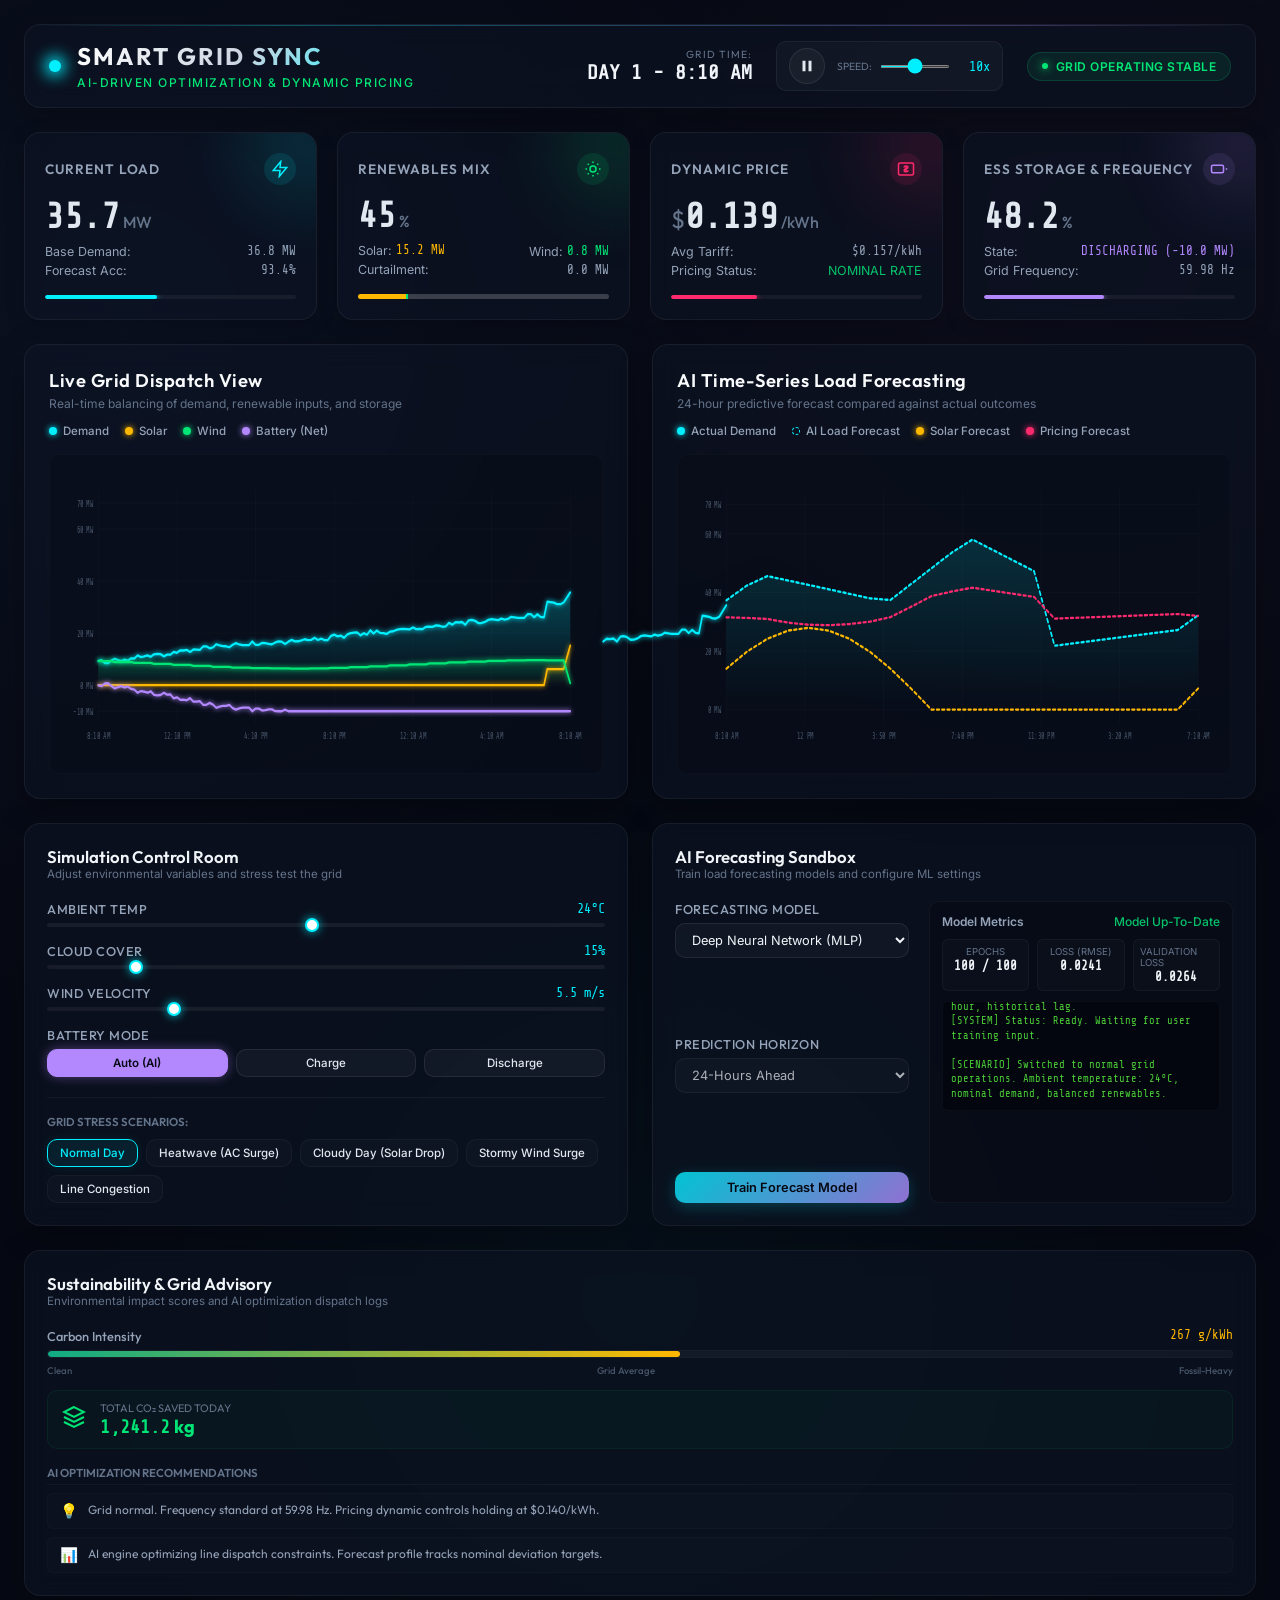
==== index.html @ 13329baf "Initial commit of Smart Grid Sync dashboard" ====
<!DOCTYPE html>
<html lang="en">
<head>
    <meta charset="UTF-8">
    <meta name="viewport" content="width=device-width, initial-scale=1.0">
    <title>Smart Grid Sync | AI-Driven Electricity Pricing & Load Forecasting</title>
    <!-- Modern typography styling -->
    <link rel="preconnect" href="https://fonts.googleapis.com">
    <link rel="preconnect" href="https://fonts.gstatic.com" crossorigin>
    <link href="https://fonts.googleapis.com/css2?family=Outfit:wght@300;400;500;600;700&family=Share+Tech+Mono&family=Inter:wght@300;400;500;600&display=swap" rel="stylesheet">
    <link rel="stylesheet" href="styles.css">
</head>
<body>
    <div class="app-container">
        <!-- Main Header -->
        <header class="main-header">
            <div class="brand">
                <div class="logo-glow"></div>
                <div class="logo-text">
                    <h1>SMART GRID SYNC</h1>
                    <span class="subtitle">AI-Driven Optimization & Dynamic Pricing</span>
                </div>
            </div>
            
            <!-- Global Simulation Controls -->
            <div class="sim-controls-panel">
                <div class="sim-time-display">
                    <span class="label">GRID TIME:</span>
                    <span id="grid-clock" class="mono-value">DAY 1 - 08:00</span>
                </div>
                <div class="sim-speed-control">
                    <button id="btn-play-pause" class="btn btn-icon" title="Play/Pause Simulation">
                        <svg viewBox="0 0 24 24" width="18" height="18" fill="currentColor">
                            <path id="play-pause-icon" d="M6 19h4V5H6v14zm8-14v14h4V5h-4z"/>
                        </svg>
                    </button>
                    <div class="speed-slider-container">
                        <span class="slider-label">SPEED:</span>
                        <input type="range" id="sim-speed" min="0" max="4" step="1" value="2">
                        <span id="sim-speed-val" class="mono-label">10x</span>
                    </div>
                </div>
                <div class="grid-status-badge pulse-glow green" id="grid-status">
                    <span class="status-indicator"></span>
                    <span id="grid-status-text">GRID STABLE</span>
                </div>
            </div>
        </header>

        <!-- Top KPI Dashboard Rows -->
        <section class="kpi-section" aria-label="Key Performance Indicators">
            <!-- 1. Grid Load / Demand KPI -->
            <div class="kpi-card" id="card-load">
                <div class="card-glow"></div>
                <div class="kpi-header">
                    <span class="kpi-title">Current Load</span>
                    <div class="kpi-icon blue">
                        <svg viewBox="0 0 24 24" width="18" height="18" stroke="currentColor" fill="none" stroke-width="2">
                            <path d="M13 2L3 14h9l-1 8 10-12h-9l1-8z"/>
                        </svg>
                    </div>
                </div>
                <div class="kpi-body">
                    <div class="kpi-main-val">
                        <span id="val-actual-load" class="mono-value">42.8</span><span class="unit">MW</span>
                    </div>
                    <div class="kpi-sub-row">
                        <span class="kpi-sub-label">Base Demand:</span>
                        <span id="val-base-load" class="mono-value">40.2 MW</span>
                    </div>
                    <div class="kpi-sub-row">
                        <span class="kpi-sub-label">Forecast Acc:</span>
                        <span id="val-forecast-acc" class="mono-value">98.4%</span>
                    </div>
                </div>
                <div class="kpi-footer progress-bar-container">
                    <div class="progress-bar-fill blue" id="bar-load-capacity" style="width: 65%;"></div>
                </div>
            </div>

            <!-- 2. Renewable Energy Mix KPI -->
            <div class="kpi-card" id="card-renewables">
                <div class="card-glow"></div>
                <div class="kpi-header">
                    <span class="kpi-title">Renewables Mix</span>
                    <div class="kpi-icon green">
                        <svg viewBox="0 0 24 24" width="18" height="18" stroke="currentColor" fill="none" stroke-width="2">
                            <path d="M12 2v2M12 20v2M4.93 4.93l1.41 1.41M17.66 17.66l1.41 1.41M2 12h2M20 12h2M6.34 17.66l-1.41 1.41M19.07 4.93l-1.41 1.41"/>
                            <circle cx="12" cy="12" r="4"/>
                        </svg>
                    </div>
                </div>
                <div class="kpi-body">
                    <div class="kpi-main-val">
                        <span id="val-renewable-percent" class="mono-value">62</span><span class="unit">%</span>
                    </div>
                    <div class="kpi-sub-row">
                        <span class="kpi-sub-label">Solar: <span id="val-solar-mw" class="mono-value text-amber">18.4 MW</span></span>
                        <span class="kpi-sub-label">Wind: <span id="val-wind-mw" class="mono-value text-green">8.1 MW</span></span>
                    </div>
                    <div class="kpi-sub-row">
                        <span class="kpi-sub-label">Curtailment:</span>
                        <span id="val-curtailment" class="mono-value red-text">0.0 MW</span>
                    </div>
                </div>
                <div class="kpi-footer renewable-segment-bar">
                    <div class="segment solar" id="bar-solar-pct" style="width: 40%;"></div>
                    <div class="segment wind" id="bar-wind-pct" style="width: 22%;"></div>
                    <div class="segment other" id="bar-other-pct" style="width: 38%;"></div>
                </div>
            </div>

            <!-- 3. Dynamic Tariff Price KPI -->
            <div class="kpi-card" id="card-pricing">
                <div class="card-glow"></div>
                <div class="kpi-header">
                    <span class="kpi-title">Dynamic Price</span>
                    <div class="kpi-icon pink">
                        <svg viewBox="0 0 24 24" width="18" height="18" stroke="currentColor" fill="none" stroke-width="2">
                            <rect x="2" y="4" width="20" height="16" rx="2"/>
                            <line x1="12" y1="8" x2="12" y2="16"/>
                            <path d="M9.5 10c0-1.5 1.5-2 2.5-2s2.5.5 2.5 2c0 2-5 1.5-5 3.5 0 1.5 1.5 2 2.5 2s2.5-.5 2.5-2"/>
                        </svg>
                    </div>
                </div>
                <div class="kpi-body">
                    <div class="kpi-main-val">
                        <span class="currency">$</span><span id="val-dynamic-price" class="mono-value">0.142</span><span class="unit">/kWh</span>
                    </div>
                    <div class="kpi-sub-row">
                        <span class="kpi-sub-label">Avg Tariff:</span>
                        <span id="val-avg-price" class="mono-value">$0.150/kWh</span>
                    </div>
                    <div class="kpi-sub-row">
                        <span class="kpi-sub-label">Pricing Status:</span>
                        <span id="val-price-rate" class="rate-status green-text">NOMINAL RATE</span>
                    </div>
                </div>
                <div class="kpi-footer progress-bar-container">
                    <div class="progress-bar-fill pink" id="bar-price-tier" style="width: 45%;"></div>
                </div>
            </div>

            <!-- 4. Battery Storage & Grid Health KPI -->
            <div class="kpi-card" id="card-battery">
                <div class="card-glow"></div>
                <div class="kpi-header">
                    <span class="kpi-title">ESS Storage & Frequency</span>
                    <div class="kpi-icon purple">
                        <svg viewBox="0 0 24 24" width="18" height="18" stroke="currentColor" fill="none" stroke-width="2">
                            <rect x="2" y="7" width="16" height="10" rx="2" ry="2"/>
                            <line x1="22" y1="11" x2="22" y2="13"/>
                        </svg>
                    </div>
                </div>
                <div class="kpi-body">
                    <div class="kpi-main-val">
                        <span id="val-battery-soc" class="mono-value">54.2</span><span class="unit">%</span>
                    </div>
                    <div class="kpi-sub-row">
                        <span class="kpi-sub-label">State:</span>
                        <span id="val-battery-state" class="mono-value text-purple">CHARGING (+4.2 MW)</span>
                    </div>
                    <div class="kpi-sub-row">
                        <span class="kpi-sub-label">Grid Frequency:</span>
                        <span id="val-grid-freq" class="mono-value">59.98 Hz</span>
                    </div>
                </div>
                <div class="kpi-footer progress-bar-container">
                    <div class="progress-bar-fill purple" id="bar-battery-soc" style="width: 54%;"></div>
                </div>
            </div>
        </section>

        <!-- Charts Section (Grid Layout) -->
        <main class="dashboard-grid">
            <!-- Live Grid Operations / Dispatch Chart -->
            <article class="chart-panel" id="panel-dispatch-chart">
                <div class="chart-header">
                    <div class="chart-header-title">
                        <h2>Live Grid Dispatch View</h2>
                        <span class="desc">Real-time balancing of demand, renewable inputs, and storage</span>
                    </div>
                    <div class="chart-legends">
                        <div class="legend-item"><span class="legend-dot load"></span>Demand</div>
                        <div class="legend-item"><span class="legend-dot solar"></span>Solar</div>
                        <div class="legend-item"><span class="legend-dot wind"></span>Wind</div>
                        <div class="legend-item"><span class="legend-dot battery"></span>Battery (Net)</div>
                    </div>
                </div>
                <div class="chart-wrapper">
                    <!-- Responsive SVG Chart -->
                    <svg id="svg-dispatch" class="grid-chart" viewBox="0 0 800 320" preserveAspectRatio="none">
                        <defs>
                            <!-- Gradients for Area Fills -->
                            <linearGradient id="grad-load" x1="0" y1="0" x2="0" y2="1">
                                <stop offset="0%" stop-color="var(--color-load)" stop-opacity="0.25"/>
                                <stop offset="100%" stop-color="var(--color-load)" stop-opacity="0.00"/>
                            </linearGradient>
                            <linearGradient id="grad-solar" x1="0" y1="0" x2="0" y2="1">
                                <stop offset="0%" stop-color="var(--color-solar)" stop-opacity="0.25"/>
                                <stop offset="100%" stop-color="var(--color-solar)" stop-opacity="0.00"/>
                            </linearGradient>
                            <linearGradient id="grad-wind" x1="0" y1="0" x2="0" y2="1">
                                <stop offset="0%" stop-color="var(--color-wind)" stop-opacity="0.20"/>
                                <stop offset="100%" stop-color="var(--color-wind)" stop-opacity="0.00"/>
                            </linearGradient>
                            
                            <!-- Drop Shadow Glow Filter for Lines -->
                            <filter id="glow-filter" x="-20%" y="-20%" width="140%" height="140%">
                                <feGaussianBlur stdDeviation="3" result="blur" />
                                <feComposite in="SourceGraphic" in2="blur" operator="over" />
                            </filter>
                        </defs>
                        <!-- Chart contents will be dynamically injected by JavaScript -->
                    </svg>
                    <!-- Custom Floating Tooltip -->
                    <div id="dispatch-tooltip" class="chart-tooltip hidden"></div>
                </div>
            </article>

            <!-- AI Forecasting Chart -->
            <article class="chart-panel" id="panel-forecast-chart">
                <div class="chart-header">
                    <div class="chart-header-title">
                        <h2>AI Time-Series Load Forecasting</h2>
                        <span class="desc">24-hour predictive forecast compared against actual outcomes</span>
                    </div>
                    <div class="chart-legends">
                        <div class="legend-item"><span class="legend-dot load"></span>Actual Demand</div>
                        <div class="legend-item"><span class="legend-dot forecast dashed"></span>AI Load Forecast</div>
                        <div class="legend-item"><span class="legend-dot solar dashed"></span>Solar Forecast</div>
                        <div class="legend-item"><span class="legend-dot price-legend"></span>Pricing Forecast</div>
                    </div>
                </div>
                <div class="chart-wrapper">
                    <!-- Responsive SVG Chart -->
                    <svg id="svg-forecast" class="grid-chart" viewBox="0 0 800 320" preserveAspectRatio="none">
                        <defs>
                            <linearGradient id="grad-forecast" x1="0" y1="0" x2="0" y2="1">
                                <stop offset="0%" stop-color="var(--color-forecast)" stop-opacity="0.15"/>
                                <stop offset="100%" stop-color="var(--color-forecast)" stop-opacity="0.00"/>
                            </linearGradient>
                        </defs>
                        <!-- Chart contents will be dynamically injected by JavaScript -->
                    </svg>
                    <!-- Custom Floating Tooltip -->
                    <div id="forecast-tooltip" class="chart-tooltip hidden"></div>
                </div>
            </article>
        </main>

        <!-- Bottom Management Panels (Control, ML Sandbox, Sustainability) -->
        <section class="management-section" aria-label="Management Panels">
            <!-- 1. Grid Control Center -->
            <div class="glass-panel" id="panel-controls">
                <div class="panel-header">
                    <h3>Simulation Control Room</h3>
                    <span class="panel-subtitle">Adjust environmental variables and stress test the grid</span>
                </div>
                
                <div class="control-grid">
                    <!-- Weather Sliders -->
                    <div class="control-group">
                        <div class="control-header">
                            <span class="control-label">Ambient Temp</span>
                            <span id="val-ctrl-temp" class="mono-label">24°C</span>
                        </div>
                        <input type="range" id="slider-temp" min="5" max="45" value="24" class="styled-range">
                    </div>

                    <div class="control-group">
                        <div class="control-header">
                            <span class="control-label">Cloud Cover</span>
                            <span id="val-ctrl-clouds" class="mono-label">15%</span>
                        </div>
                        <input type="range" id="slider-clouds" min="0" max="100" value="15" class="styled-range">
                    </div>

                    <div class="control-group">
                        <div class="control-header">
                            <span class="control-label">Wind Velocity</span>
                            <span id="val-ctrl-wind" class="mono-label">5.5 m/s</span>
                        </div>
                        <input type="range" id="slider-wind" min="0" max="25" step="0.5" value="5.5" class="styled-range">
                    </div>

                    <!-- Battery Control Mode -->
                    <div class="control-group">
                        <span class="control-label">Battery Mode</span>
                        <div class="battery-mode-buttons">
                            <button id="btn-bat-auto" class="btn btn-small active">Auto (AI)</button>
                            <button id="btn-bat-charge" class="btn btn-small">Charge</button>
                            <button id="btn-bat-discharge" class="btn btn-small">Discharge</button>
                        </div>
                    </div>
                </div>

                <!-- Scenario Hotkeys -->
                <div class="scenarios-container">
                    <span class="scenarios-label">Grid Stress Scenarios:</span>
                    <div class="scenario-buttons">
                        <button class="btn btn-scenario" data-scenario="normal">Normal Day</button>
                        <button class="btn btn-scenario" data-scenario="heatwave">Heatwave (AC Surge)</button>
                        <button class="btn btn-scenario" data-scenario="cloudy">Cloudy Day (Solar Drop)</button>
                        <button class="btn btn-scenario" data-scenario="storm">Stormy Wind Surge</button>
                        <button class="btn btn-scenario" data-scenario="congestion">Line Congestion</button>
                    </div>
                </div>
            </div>

            <!-- 2. AI Forecasting Sandbox -->
            <div class="glass-panel" id="panel-ai-sandbox">
                <div class="panel-header">
                    <h3>AI Forecasting Sandbox</h3>
                    <span class="panel-subtitle">Train load forecasting models and configure ML settings</span>
                </div>
                
                <div class="ai-sandbox-grid">
                    <div class="ai-settings">
                        <div class="control-group">
                            <span class="control-label">Forecasting Model</span>
                            <select id="select-ml-model" class="styled-select">
                                <option value="mlp">Deep Neural Network (MLP)</option>
                                <option value="hw">Holt-Winters Smoothing (ETS)</option>
                                <option value="linear">Ridge Regression (Linear)</option>
                            </select>
                        </div>
                        
                        <div class="control-group">
                            <span class="control-label">Prediction Horizon</span>
                            <select id="select-horizon" class="styled-select" disabled>
                                <option value="24">24-Hours Ahead</option>
                            </select>
                        </div>

                        <button id="btn-train-model" class="btn btn-primary btn-full-width">
                            <span class="btn-text">Train Forecast Model</span>
                            <div class="train-loader hidden"></div>
                        </button>
                    </div>

                    <!-- Visual Training Console -->
                    <div class="training-console">
                        <div class="console-header">
                            <span class="console-title">Model Metrics</span>
                            <span id="training-status" class="console-status-text idle">Model Up-To-Date</span>
                        </div>
                        <div class="metrics-grid">
                            <div class="metric-box">
                                <span class="m-label">Epochs</span>
                                <span id="m-val-epochs" class="m-val">100 / 100</span>
                            </div>
                            <div class="metric-box">
                                <span class="m-label">Loss (RMSE)</span>
                                <span id="m-val-loss" class="m-val">0.0241</span>
                            </div>
                            <div class="metric-box">
                                <span class="m-label">Validation Loss</span>
                                <span id="m-val-val-loss" class="m-val">0.0264</span>
                            </div>
                        </div>
                        <div class="console-logs-wrapper">
                            <div class="console-logs" id="console-logs-text">
[SYSTEM] Forecasting engine loaded with pre-trained weights.
[SYSTEM] Model: Deep Neural Network (MLP)
[SYSTEM] Input shape: (24, 7) - Weather, hour, historical lag.
[SYSTEM] Status: Ready. Waiting for user training input.
                            </div>
                        </div>
                    </div>
                </div>
            </div>

            <!-- 3. Grid Sustainability & Dispatch Log -->
            <div class="glass-panel" id="panel-sustainability">
                <div class="panel-header">
                    <h3>Sustainability & Grid Advisory</h3>
                    <span class="panel-subtitle">Environmental impact scores and AI optimization dispatch logs</span>
                </div>

                <div class="sustain-grid">
                    <div class="sustain-metrics">
                        <!-- Carbon Intensity Meter -->
                        <div class="intensity-tracker">
                            <div class="intensity-label">
                                <span>Carbon Intensity</span>
                                <span id="val-carbon-intensity" class="mono-value text-green">148 g/kWh</span>
                            </div>
                            <div class="intensity-bar-bg">
                                <div id="bar-carbon-intensity" class="intensity-bar-fill green" style="width: 35%;"></div>
                            </div>
                            <div class="intensity-scale">
                                <span>Clean</span>
                                <span>Grid Average</span>
                                <span>Fossil-Heavy</span>
                            </div>
                        </div>

                        <!-- Carbon Saved Count -->
                        <div class="co2-saved-card">
                            <div class="saved-icon">
                                <svg viewBox="0 0 24 24" width="24" height="24" stroke="currentColor" fill="none" stroke-width="2">
                                    <path d="M12 2L2 7l10 5 10-5-10-5zM2 17l10 5 10-5M2 12l10 5 10-5"/>
                                </svg>
                            </div>
                            <div class="saved-details">
                                <span class="label">Total CO₂ Saved Today</span>
                                <span class="saved-value text-green"><span id="val-co2-saved" class="mono-value">1,482.4</span> kg</span>
                            </div>
                        </div>
                    </div>

                    <!-- AI Dispatch Advisor Log -->
                    <div class="dispatch-advisor-panel">
                        <div class="advisor-header">
                            <span>AI Optimization Recommendations</span>
                        </div>
                        <div class="advisor-list" id="advisor-list-container">
                            <div class="advisor-item normal">
                                <div class="adv-icon">💡</div>
                                <div class="adv-text">Grid operating in normal parameters. Battery storage absorping excess PV capacity.</div>
                            </div>
                            <div class="advisor-item positive">
                                <div class="adv-icon">🔋</div>
                                <div class="adv-text">Renewable energy mix exceeded 60%. Carbon intensity drops below threshold.</div>
                            </div>
                        </div>
                    </div>
                </div>
            </div>
        </section>
    </div>

    <!-- Scripts -->
    <script src="app.js"></script>
</body>
</html>
---- styles.css ----
/* ==========================================================================
   SMART GRID SYNC - PREMIUM CSS DESIGN SYSTEM
   ========================================================================== */

/* Variables & Theme configuration */
:root {
    --color-bg: #060913;
    --color-panel-bg: rgba(13, 20, 38, 0.55);
    --color-panel-bg-solid: #0d1426;
    --color-border: rgba(255, 255, 255, 0.06);
    --color-border-glow: rgba(0, 240, 255, 0.15);
    
    /* Active colors - HSL Tailored */
    --color-load: #00f0ff;          /* Cyber Blue */
    --color-solar: #ffb800;         /* Amber Gold */
    --color-wind: #00e676;          /* Electric Emerald */
    --color-battery: #b388ff;       /* Purple Rain */
    --color-price: #ff2a6d;         /* Hot Pink */
    --color-forecast: #00f0ff;
    
    /* Secondary & Alert states */
    --color-success: #05c46b;
    --color-warning: #ff5e57;
    --color-neutral: #575fcf;
    
    /* Typography */
    --font-primary: 'Outfit', -apple-system, BlinkMacSystemFont, "Segoe UI", Roboto, sans-serif;
    --font-interface: 'Inter', sans-serif;
    --font-mono: 'Share Tech Mono', monospace;
    
    /* Layout Sizes */
    --border-radius-lg: 16px;
    --border-radius-md: 10px;
    --border-radius-sm: 6px;
    
    --transition-smooth: all 0.3s cubic-bezier(0.4, 0, 0.2, 1);
}

/* Base resets & scrollbars */
* {
    margin: 0;
    padding: 0;
    box-sizing: border-box;
    -webkit-font-smoothing: antialiased;
}

body {
    background-color: var(--color-bg);
    background-image: 
        radial-gradient(circle at 10% 20%, rgba(13, 20, 38, 0.7) 0%, transparent 40%),
        radial-gradient(circle at 85% 15%, rgba(179, 136, 255, 0.04) 0%, transparent 35%),
        radial-gradient(circle at 50% 80%, rgba(0, 240, 255, 0.03) 0%, transparent 40%);
    color: #e2e8f0;
    font-family: var(--font-primary);
    min-height: 100vh;
    padding: 24px;
    overflow-x: hidden;
}

/* Custom Scrollbar for premium feel */
::-webkit-scrollbar {
    width: 6px;
    height: 6px;
}
::-webkit-scrollbar-track {
    background: rgba(255, 255, 255, 0.01);
}
::-webkit-scrollbar-thumb {
    background: rgba(255, 255, 255, 0.1);
    border-radius: 4px;
}
::-webkit-scrollbar-thumb:hover {
    background: rgba(0, 240, 255, 0.3);
}

.app-container {
    max-width: 1600px;
    margin: 0 auto;
    display: flex;
    flex-direction: column;
    gap: 24px;
}

/* ==========================================================================
   HEADER SECTION
   ========================================================================== */

.main-header {
    display: flex;
    justify-content: space-between;
    align-items: center;
    padding: 16px 24px;
    background: var(--color-panel-bg);
    backdrop-filter: blur(12px);
    -webkit-backdrop-filter: blur(12px);
    border: 1px solid var(--color-border);
    border-radius: var(--border-radius-lg);
    box-shadow: 0 8px 32px 0 rgba(0, 0, 0, 0.3);
    position: relative;
    overflow: hidden;
}

.main-header::before {
    content: '';
    position: absolute;
    top: 0;
    left: 0;
    right: 0;
    height: 1px;
    background: linear-gradient(90deg, transparent, rgba(0, 240, 255, 0.3) 20%, rgba(179, 136, 255, 0.3) 80%, transparent);
}

.brand {
    display: flex;
    align-items: center;
    gap: 16px;
}

.logo-glow {
    width: 12px;
    height: 12px;
    background: var(--color-load);
    border-radius: 50%;
    box-shadow: 0 0 15px 4px var(--color-load);
    animation: heartbeat 2.5s infinite ease-in-out;
}

.logo-text h1 {
    font-size: 1.5rem;
    font-weight: 700;
    letter-spacing: 2px;
    background: linear-gradient(135deg, #ffffff 0%, #cbd5e1 50%, #00f0ff 100%);
    -webkit-background-clip: text;
    -webkit-text-fill-color: transparent;
}

.logo-text .subtitle {
    font-size: 0.75rem;
    font-family: var(--font-interface);
    color: var(--color-wind);
    letter-spacing: 1.5px;
    text-transform: uppercase;
    font-weight: 500;
}

/* Simulation Controls */
.sim-controls-panel {
    display: flex;
    align-items: center;
    gap: 24px;
}

.sim-time-display {
    display: flex;
    flex-direction: column;
    align-items: flex-end;
}

.sim-time-display .label {
    font-size: 0.65rem;
    color: #64748b;
    letter-spacing: 1px;
}

#grid-clock {
    font-size: 1.25rem;
    font-weight: 600;
    color: #f1f5f9;
}

.sim-speed-control {
    display: flex;
    align-items: center;
    background: rgba(255, 255, 255, 0.03);
    border: 1px solid rgba(255, 255, 255, 0.05);
    border-radius: var(--border-radius-md);
    padding: 6px 12px;
    gap: 12px;
}

.speed-slider-container {
    display: flex;
    align-items: center;
    gap: 8px;
}

.speed-slider-container .slider-label {
    font-size: 0.65rem;
    color: #64748b;
}

#sim-speed {
    width: 70px;
    height: 3px;
    accent-color: var(--color-load);
    cursor: pointer;
}

.mono-label {
    font-family: var(--font-mono);
    font-size: 0.85rem;
    color: var(--color-load);
    min-width: 32px;
    text-align: right;
}

.grid-status-badge {
    display: flex;
    align-items: center;
    gap: 8px;
    padding: 6px 14px;
    border-radius: 20px;
    font-family: var(--font-interface);
    font-size: 0.75rem;
    font-weight: 600;
    letter-spacing: 0.5px;
    border: 1px solid rgba(255, 255, 255, 0.05);
}

.grid-status-badge .status-indicator {
    width: 6px;
    height: 6px;
    border-radius: 50%;
}

/* Badge variants */
.grid-status-badge.green {
    background: rgba(5, 196, 107, 0.1);
    color: var(--color-wind);
    border-color: rgba(5, 196, 107, 0.2);
}
.grid-status-badge.green .status-indicator {
    background: var(--color-wind);
    box-shadow: 0 0 8px var(--color-wind);
}

.grid-status-badge.yellow {
    background: rgba(255, 184, 0, 0.1);
    color: var(--color-solar);
    border-color: rgba(255, 184, 0, 0.2);
}
.grid-status-badge.yellow .status-indicator {
    background: var(--color-solar);
    box-shadow: 0 0 8px var(--color-solar);
}

.grid-status-badge.red {
    background: rgba(255, 42, 109, 0.1);
    color: var(--color-price);
    border-color: rgba(255, 42, 109, 0.2);
}
.grid-status-badge.red .status-indicator {
    background: var(--color-price);
    box-shadow: 0 0 8px var(--color-price);
}

/* Pulse glow keyframe */
@keyframes pulse-active {
    0% { box-shadow: 0 0 0 0 rgba(0, 240, 255, 0.4); }
    70% { box-shadow: 0 0 0 10px rgba(0, 240, 255, 0); }
    100% { box-shadow: 0 0 0 0 rgba(0, 240, 255, 0); }
}

/* ==========================================================================
   KPI SECTION
   ========================================================================== */

.kpi-section {
    display: grid;
    grid-template-columns: repeat(auto-fit, minmax(280px, 1fr));
    gap: 20px;
}

.kpi-card {
    background: var(--color-panel-bg);
    border: 1px solid var(--color-border);
    border-radius: var(--border-radius-lg);
    padding: 20px;
    position: relative;
    overflow: hidden;
    backdrop-filter: blur(10px);
    -webkit-backdrop-filter: blur(10px);
    box-shadow: 0 4px 20px rgba(0, 0, 0, 0.2);
    display: flex;
    flex-direction: column;
    justify-content: space-between;
    transition: var(--transition-smooth);
}

.kpi-card:hover {
    transform: translateY(-4px);
    border-color: rgba(255, 255, 255, 0.12);
    box-shadow: 0 8px 30px rgba(0, 0, 0, 0.4);
}

.card-glow {
    position: absolute;
    top: -50px;
    right: -50px;
    width: 120px;
    height: 120px;
    border-radius: 50%;
    filter: blur(40px);
    opacity: 0.15;
    pointer-events: none;
    transition: var(--transition-smooth);
}

#card-load .card-glow { background: var(--color-load); }
#card-renewables .card-glow { background: var(--color-wind); }
#card-pricing .card-glow { background: var(--color-price); }
#card-battery .card-glow { background: var(--color-battery); }

.kpi-header {
    display: flex;
    justify-content: space-between;
    align-items: center;
    margin-bottom: 12px;
}

.kpi-title {
    font-size: 0.85rem;
    font-weight: 600;
    color: #94a3b8;
    text-transform: uppercase;
    letter-spacing: 1px;
}

.kpi-icon {
    width: 32px;
    height: 32px;
    border-radius: 50%;
    display: flex;
    align-items: center;
    justify-content: center;
    background: rgba(255, 255, 255, 0.03);
}

.kpi-icon.blue { color: var(--color-load); background: rgba(0, 240, 255, 0.1); }
.kpi-icon.green { color: var(--color-wind); background: rgba(0, 230, 118, 0.1); }
.kpi-icon.pink { color: var(--color-price); background: rgba(255, 42, 109, 0.1); }
.kpi-icon.purple { color: var(--color-battery); background: rgba(179, 136, 255, 0.1); }

.kpi-body {
    margin-bottom: 16px;
}

.kpi-main-val {
    font-family: var(--font-mono);
    font-size: 2.2rem;
    font-weight: 600;
    line-height: 1.1;
    margin-bottom: 8px;
    letter-spacing: -0.5px;
}

.mono-value {
    font-family: var(--font-mono);
}

.unit {
    font-size: 1rem;
    font-family: var(--font-primary);
    font-weight: 500;
    color: #64748b;
    margin-left: 4px;
}

.currency {
    font-size: 1.5rem;
    font-family: var(--font-primary);
    font-weight: 400;
    color: #64748b;
}

.kpi-sub-row {
    display: flex;
    justify-content: space-between;
    font-size: 0.78rem;
    color: #94a3b8;
    margin-top: 4px;
    font-family: var(--font-interface);
}

.kpi-sub-label {
    display: flex;
    gap: 4px;
}

/* Highlight text colors */
.text-amber { color: var(--color-solar) !important; }
.text-green { color: var(--color-wind) !important; }
.text-purple { color: var(--color-battery) !important; }
.red-text { color: var(--color-warning) !important; }
.green-text { color: var(--color-success) !important; }

/* Footers progress bars */
.progress-bar-container {
    height: 4px;
    background: rgba(255, 255, 255, 0.05);
    border-radius: 2px;
    overflow: hidden;
}

.progress-bar-fill {
    height: 100%;
    border-radius: 2px;
    width: 0;
    transition: width 0.5s ease-out;
}

.progress-bar-fill.blue { background: var(--color-load); box-shadow: 0 0 6px var(--color-load); }
.progress-bar-fill.pink { background: var(--color-price); box-shadow: 0 0 6px var(--color-price); }
.progress-bar-fill.purple { background: var(--color-battery); box-shadow: 0 0 6px var(--color-battery); }

/* Multi-segmented bar for renewables mix */
.renewable-segment-bar {
    height: 5px;
    background: rgba(255, 255, 255, 0.05);
    border-radius: 3px;
    display: flex;
    overflow: hidden;
}

.renewable-segment-bar .segment {
    height: 100%;
    transition: width 0.5s ease-out;
}

.renewable-segment-bar .segment.solar { background: var(--color-solar); }
.renewable-segment-bar .segment.wind { background: var(--color-wind); }
.renewable-segment-bar .segment.other { background: rgba(255, 255, 255, 0.15); }

/* ==========================================================================
   CHARTS SECTION
   ========================================================================== */

.dashboard-grid {
    display: grid;
    grid-template-columns: 1fr 1fr;
    gap: 24px;
}

@media (max-width: 1100px) {
    .dashboard-grid {
        grid-template-columns: 1fr;
    }
}

.chart-panel {
    background: var(--color-panel-bg);
    border: 1px solid var(--color-border);
    border-radius: var(--border-radius-lg);
    padding: 24px;
    backdrop-filter: blur(12px);
    -webkit-backdrop-filter: blur(12px);
    box-shadow: 0 8px 32px 0 rgba(0, 0, 0, 0.3);
    display: flex;
    flex-direction: column;
    gap: 16px;
}

.chart-header {
    display: flex;
    justify-content: space-between;
    align-items: flex-start;
    flex-wrap: wrap;
    gap: 12px;
}

.chart-header-title h2 {
    font-size: 1.15rem;
    font-weight: 600;
    color: #f8fafc;
    letter-spacing: 0.5px;
}

.chart-header-title .desc {
    font-size: 0.75rem;
    font-family: var(--font-interface);
    color: #64748b;
}

.chart-legends {
    display: flex;
    gap: 16px;
    font-family: var(--font-interface);
    font-size: 0.72rem;
    font-weight: 500;
    color: #94a3b8;
}

.legend-item {
    display: flex;
    align-items: center;
    gap: 6px;
}

.legend-dot {
    width: 8px;
    height: 8px;
    border-radius: 50%;
    display: inline-block;
}

.legend-dot.load { background: var(--color-load); box-shadow: 0 0 6px var(--color-load); }
.legend-dot.solar { background: var(--color-solar); box-shadow: 0 0 6px var(--color-solar); }
.legend-dot.wind { background: var(--color-wind); box-shadow: 0 0 6px var(--color-wind); }
.legend-dot.battery { background: var(--color-battery); box-shadow: 0 0 6px var(--color-battery); }
.legend-dot.forecast { background: var(--color-load); }
.legend-dot.forecast.dashed { border: 1.5px dashed var(--color-load); background: transparent; }
.legend-dot.price-legend { background: var(--color-price); box-shadow: 0 0 6px var(--color-price); }

.chart-wrapper {
    position: relative;
    width: 100%;
    height: 320px;
    background: rgba(0, 0, 0, 0.15);
    border: 1px solid rgba(255, 255, 255, 0.02);
    border-radius: var(--border-radius-md);
    padding: 12px;
}

.grid-chart {
    width: 100%;
    height: 100%;
    overflow: visible;
}

/* Custom styling for SVG SVG Chart paths */
.grid-chart .axis-line {
    stroke: rgba(255, 255, 255, 0.08);
    stroke-width: 1px;
}

.grid-chart .grid-line {
    stroke: rgba(255, 255, 255, 0.03);
    stroke-width: 1px;
}

.grid-chart .axis-text {
    fill: #475569;
    font-size: 10px;
    font-family: var(--font-mono);
}

.grid-chart .chart-path {
    fill: none;
    stroke-width: 2.5px;
    stroke-linecap: round;
    stroke-linejoin: round;
    transition: stroke-dasharray 0.5s ease;
}

/* SVG Line Colors with filter glows */
.grid-chart .path-load { stroke: var(--color-load); filter: url(#glow-filter); }
.grid-chart .path-solar { stroke: var(--color-solar); filter: url(#glow-filter); }
.grid-chart .path-wind { stroke: var(--color-wind); filter: url(#glow-filter); }
.grid-chart .path-battery { stroke: var(--color-battery); filter: url(#glow-filter); }
.grid-chart .path-price { stroke: var(--color-price); filter: url(#glow-filter); }

/* SVG Line Forecast Dash Style */
.grid-chart .path-forecast {
    stroke: var(--color-load);
    stroke-dasharray: 4 4;
}

.grid-chart .path-solar-forecast {
    stroke: var(--color-solar);
    stroke-dasharray: 4 4;
}

.grid-chart .path-price-forecast {
    stroke: var(--color-price);
    stroke-dasharray: 4 4;
}

.grid-chart .interactive-line {
    stroke: rgba(255, 255, 255, 0.2);
    stroke-width: 1px;
    stroke-dasharray: 2 2;
}

.grid-chart .hover-dot {
    stroke-width: 2px;
    fill: #060913;
    r: 4px;
}
.grid-chart .hover-dot.load { stroke: var(--color-load); }
.grid-chart .hover-dot.solar { stroke: var(--color-solar); }
.grid-chart .hover-dot.wind { stroke: var(--color-wind); }
.grid-chart .hover-dot.battery { stroke: var(--color-battery); }
.grid-chart .hover-dot.forecast { stroke: var(--color-load); }
.grid-chart .hover-dot.price { stroke: var(--color-price); }

/* Tooltip design */
.chart-tooltip {
    position: absolute;
    background: rgba(13, 20, 38, 0.95);
    border: 1px solid rgba(255, 255, 255, 0.12);
    border-radius: var(--border-radius-md);
    padding: 10px 14px;
    box-shadow: 0 10px 25px rgba(0,0,0,0.5);
    pointer-events: none;
    z-index: 10;
    font-family: var(--font-interface);
    font-size: 0.72rem;
    color: #e2e8f0;
    display: flex;
    flex-direction: column;
    gap: 4px;
    backdrop-filter: blur(8px);
    -webkit-backdrop-filter: blur(8px);
    transition: opacity 0.15s ease-out, transform 0.1s ease-out;
}

.chart-tooltip.hidden {
    opacity: 0;
}

.chart-tooltip .title {
    font-weight: 600;
    color: #f1f5f9;
    margin-bottom: 4px;
    border-bottom: 1px solid rgba(255, 255, 255, 0.08);
    padding-bottom: 2px;
    font-family: var(--font-mono);
}

.chart-tooltip .row {
    display: flex;
    justify-content: space-between;
    gap: 20px;
}

.chart-tooltip .row .val {
    font-family: var(--font-mono);
    font-weight: 600;
}

/* ==========================================================================
   BOTTOM PANELS
   ========================================================================== */

.management-section {
    display: grid;
    grid-template-columns: 1.1fr 1.3fr 1.1fr;
    gap: 24px;
}

@media (max-width: 1300px) {
    .management-section {
        grid-template-columns: 1fr 1fr;
    }
    .management-section > #panel-sustainability {
        grid-column: span 2;
    }
}

@media (max-width: 800px) {
    .management-section {
        grid-template-columns: 1fr;
    }
    .management-section > #panel-sustainability {
        grid-column: span 1;
    }
}

.glass-panel {
    background: var(--color-panel-bg);
    border: 1px solid var(--color-border);
    border-radius: var(--border-radius-lg);
    padding: 22px;
    backdrop-filter: blur(12px);
    -webkit-backdrop-filter: blur(12px);
    box-shadow: 0 8px 32px 0 rgba(0, 0, 0, 0.25);
    display: flex;
    flex-direction: column;
    gap: 20px;
}

.panel-header {
    display: flex;
    flex-direction: column;
}

.panel-header h3 {
    font-size: 1.05rem;
    font-weight: 600;
    color: #f1f5f9;
}

.panel-subtitle {
    font-size: 0.72rem;
    font-family: var(--font-interface);
    color: #64748b;
}

/* Form elements & controls styling */
.control-grid {
    display: flex;
    flex-direction: column;
    gap: 16px;
}

.control-group {
    display: flex;
    flex-direction: column;
    gap: 6px;
}

.control-header {
    display: flex;
    justify-content: space-between;
    align-items: center;
}

.control-label {
    font-size: 0.8rem;
    font-weight: 500;
    color: #94a3b8;
    text-transform: uppercase;
    letter-spacing: 0.5px;
}

/* Range Sliders */
.styled-range {
    -webkit-appearance: none;
    appearance: none;
    width: 100%;
    height: 4px;
    background: rgba(255, 255, 255, 0.06);
    border-radius: 2px;
    outline: none;
    accent-color: var(--color-load);
}

.styled-range::-webkit-slider-thumb {
    -webkit-appearance: none;
    appearance: none;
    width: 14px;
    height: 14px;
    border-radius: 50%;
    background: #ffffff;
    box-shadow: 0 0 10px rgba(0, 240, 255, 0.8);
    cursor: pointer;
    border: 2px solid var(--color-load);
    transition: transform 0.1s;
}

.styled-range::-webkit-slider-thumb:hover {
    transform: scale(1.2);
}

/* Styled Select */
.styled-select {
    background: rgba(255, 255, 255, 0.03);
    border: 1px solid rgba(255, 255, 255, 0.08);
    border-radius: var(--border-radius-md);
    padding: 8px 12px;
    color: #f1f5f9;
    font-family: var(--font-interface);
    font-size: 0.8rem;
    outline: none;
    cursor: pointer;
    transition: var(--transition-smooth);
}

.styled-select:focus {
    border-color: var(--color-load);
    box-shadow: 0 0 10px rgba(0, 240, 255, 0.15);
}

.styled-select option {
    background-color: var(--color-panel-bg-solid);
    color: #f1f5f9;
}

/* Buttons */
.btn {
    background: rgba(255, 255, 255, 0.04);
    border: 1px solid rgba(255, 255, 255, 0.08);
    border-radius: var(--border-radius-md);
    padding: 8px 16px;
    color: #e2e8f0;
    font-family: var(--font-interface);
    font-size: 0.8rem;
    font-weight: 500;
    cursor: pointer;
    transition: var(--transition-smooth);
    display: inline-flex;
    align-items: center;
    justify-content: center;
    gap: 8px;
}

.btn:hover {
    background: rgba(255, 255, 255, 0.08);
    border-color: rgba(255, 255, 255, 0.15);
    color: #ffffff;
}

.btn-icon {
    width: 36px;
    height: 36px;
    padding: 0;
    border-radius: 50%;
}

.btn-icon:hover {
    color: var(--color-load);
    border-color: rgba(0, 240, 255, 0.3);
    box-shadow: 0 0 12px rgba(0, 240, 255, 0.15);
}

.btn-small {
    padding: 6px 12px;
    font-size: 0.72rem;
}

.btn-primary {
    background: linear-gradient(135deg, rgba(0, 240, 255, 0.8) 0%, rgba(179, 136, 255, 0.8) 100%);
    border: none;
    color: #060913;
    font-weight: 600;
    box-shadow: 0 4px 15px rgba(0, 240, 255, 0.2);
}

.btn-primary:hover {
    background: linear-gradient(135deg, rgba(0, 240, 255, 1) 0%, rgba(179, 136, 255, 1) 100%);
    box-shadow: 0 4px 20px rgba(0, 240, 255, 0.35);
    transform: translateY(-1px);
}

.btn-full-width {
    width: 100%;
}

.battery-mode-buttons {
    display: grid;
    grid-template-columns: repeat(3, 1fr);
    gap: 8px;
}

.battery-mode-buttons .btn.active {
    background: var(--color-battery);
    border-color: var(--color-battery);
    color: #060913;
    font-weight: 600;
    box-shadow: 0 0 12px rgba(179, 136, 255, 0.4);
}

/* Scenario Panel */
.scenarios-container {
    display: flex;
    flex-direction: column;
    gap: 10px;
    border-top: 1px solid rgba(255, 255, 255, 0.05);
    padding-top: 16px;
}

.scenarios-label {
    font-size: 0.72rem;
    font-weight: 600;
    color: #64748b;
    text-transform: uppercase;
}

.scenario-buttons {
    display: flex;
    flex-wrap: wrap;
    gap: 8px;
}

.btn-scenario {
    padding: 6px 12px;
    font-size: 0.72rem;
    background: rgba(255, 255, 255, 0.02);
    border-color: rgba(255, 255, 255, 0.04);
}

.btn-scenario:hover {
    border-color: var(--color-load);
    background: rgba(0, 240, 255, 0.03);
    color: var(--color-load);
}

.btn-scenario.active {
    border-color: var(--color-load);
    background: rgba(0, 240, 255, 0.08);
    color: var(--color-load);
    box-shadow: 0 0 10px rgba(0, 240, 255, 0.1);
}

/* ==========================================================================
   AI FORECAST SANDBOX CARD SPECIFICS
   ========================================================================== */

.ai-sandbox-grid {
    display: grid;
    grid-template-columns: 1fr 1.3fr;
    gap: 20px;
    height: 100%;
}

@media (max-width: 550px) {
    .ai-sandbox-grid {
        grid-template-columns: 1fr;
    }
}

.ai-settings {
    display: flex;
    flex-direction: column;
    justify-content: space-between;
    gap: 16px;
}

/* Console details */
.training-console {
    background: rgba(0, 0, 0, 0.2);
    border: 1px solid rgba(255, 255, 255, 0.04);
    border-radius: var(--border-radius-md);
    padding: 12px;
    display: flex;
    flex-direction: column;
    gap: 10px;
    font-family: var(--font-interface);
}

.console-header {
    display: flex;
    justify-content: space-between;
    font-size: 0.75rem;
}

.console-title {
    font-weight: 600;
    color: #94a3b8;
}

.console-status-text {
    font-weight: 500;
}

.console-status-text.idle { color: var(--color-success); }
.console-status-text.training { color: var(--color-solar); animation: blink 1s infinite alternate; }

.metrics-grid {
    display: grid;
    grid-template-columns: repeat(3, 1fr);
    gap: 8px;
}

.metric-box {
    background: rgba(255, 255, 255, 0.02);
    border: 1px solid rgba(255, 255, 255, 0.04);
    border-radius: var(--border-radius-sm);
    padding: 6px;
    display: flex;
    flex-direction: column;
    align-items: center;
}

.metric-box .m-label {
    font-size: 0.6rem;
    color: #64748b;
    text-transform: uppercase;
}

.metric-box .m-val {
    font-family: var(--font-mono);
    font-size: 0.78rem;
    color: #f1f5f9;
    font-weight: 600;
    margin-top: 2px;
}

.console-logs-wrapper {
    background: #03060f;
    border: 1px solid rgba(255, 255, 255, 0.03);
    border-radius: var(--border-radius-sm);
    padding: 8px;
    flex-grow: 1;
    overflow-y: auto;
    max-height: 110px;
    min-height: 80px;
}

.console-logs {
    font-family: var(--font-mono);
    font-size: 0.65rem;
    color: #4cd137;
    white-space: pre-wrap;
    line-height: 1.4;
}

/* Spinner */
.train-loader {
    width: 14px;
    height: 14px;
    border: 2px solid rgba(0, 0, 0, 0.1);
    border-left-color: #060913;
    border-radius: 50%;
    animation: spin 0.8s linear infinite;
}

.hidden {
    display: none !important;
}

/* ==========================================================================
   SUSTAINABILITY & RECOMMENDATIONS
   ========================================================================== */

.sustain-grid {
    display: flex;
    flex-direction: column;
    gap: 16px;
}

.sustain-metrics {
    display: flex;
    flex-direction: column;
    gap: 14px;
}

/* Carbon Intensity Meter */
.intensity-tracker {
    display: flex;
    flex-direction: column;
    gap: 6px;
}

.intensity-label {
    display: flex;
    justify-content: space-between;
    font-size: 0.8rem;
    font-weight: 500;
    color: #94a3b8;
}

.intensity-bar-bg {
    height: 8px;
    background: rgba(255, 255, 255, 0.04);
    border-radius: 4px;
    overflow: hidden;
    position: relative;
    border: 1px solid rgba(255, 255, 255, 0.02);
}

.intensity-bar-fill {
    height: 100%;
    border-radius: 4px;
    width: 0;
    transition: width 0.5s ease-out, background-color 0.5s;
}

.intensity-bar-fill.green { background: linear-gradient(90deg, var(--color-wind) 0%, #10ac84 100%); }
.intensity-bar-fill.yellow { background: linear-gradient(90deg, #10ac84 0%, var(--color-solar) 100%); }
.intensity-bar-fill.red { background: linear-gradient(90deg, var(--color-solar) 0%, var(--color-price) 100%); }

.intensity-scale {
    display: flex;
    justify-content: space-between;
    font-size: 0.6rem;
    color: #475569;
    font-weight: 500;
}

/* Saved Card */
.co2-saved-card {
    display: flex;
    align-items: center;
    gap: 14px;
    background: rgba(5, 196, 107, 0.04);
    border: 1px solid rgba(5, 196, 107, 0.08);
    border-radius: var(--border-radius-md);
    padding: 10px 14px;
}

.saved-icon {
    color: var(--color-wind);
}

.saved-details {
    display: flex;
    flex-direction: column;
}

.saved-details .label {
    font-size: 0.68rem;
    color: #64748b;
    text-transform: uppercase;
}

.saved-details .saved-value {
    font-size: 1.15rem;
    font-weight: 700;
}

/* Dispatch recommendations list */
.dispatch-advisor-panel {
    display: flex;
    flex-direction: column;
    gap: 8px;
}

.advisor-header {
    font-size: 0.72rem;
    font-weight: 600;
    color: #64748b;
    text-transform: uppercase;
    border-bottom: 1px solid rgba(255, 255, 255, 0.04);
    padding-bottom: 4px;
}

.advisor-list {
    display: flex;
    flex-direction: column;
    gap: 8px;
    max-height: 120px;
    overflow-y: auto;
}

.advisor-item {
    display: flex;
    gap: 10px;
    padding: 8px 12px;
    border-radius: var(--border-radius-sm);
    font-size: 0.75rem;
    border: 1px solid rgba(255, 255, 255, 0.02);
}

.advisor-item.normal {
    background: rgba(255, 255, 255, 0.01);
    color: #94a3b8;
}

.advisor-item.positive {
    background: rgba(5, 196, 107, 0.03);
    border-color: rgba(5, 196, 107, 0.08);
    color: #a7f3d0;
}

.advisor-item.warning {
    background: rgba(255, 94, 87, 0.03);
    border-color: rgba(255, 94, 87, 0.08);
    color: #fecaca;
}

.adv-icon {
    font-size: 0.9rem;
}

.adv-text {
    line-height: 1.3;
}

/* ==========================================================================
   ANIMATIONS & KEYFRAMES
   ========================================================================== */

@keyframes heartbeat {
    0% { transform: scale(1); box-shadow: 0 0 15px 3px var(--color-load); }
    50% { transform: scale(1.1); box-shadow: 0 0 20px 6px var(--color-load); }
    100% { transform: scale(1); box-shadow: 0 0 15px 3px var(--color-load); }
}

@keyframes spin {
    to { transform: rotate(360deg); }
}

@keyframes blink {
    from { opacity: 0.4; }
    to { opacity: 1; }
}
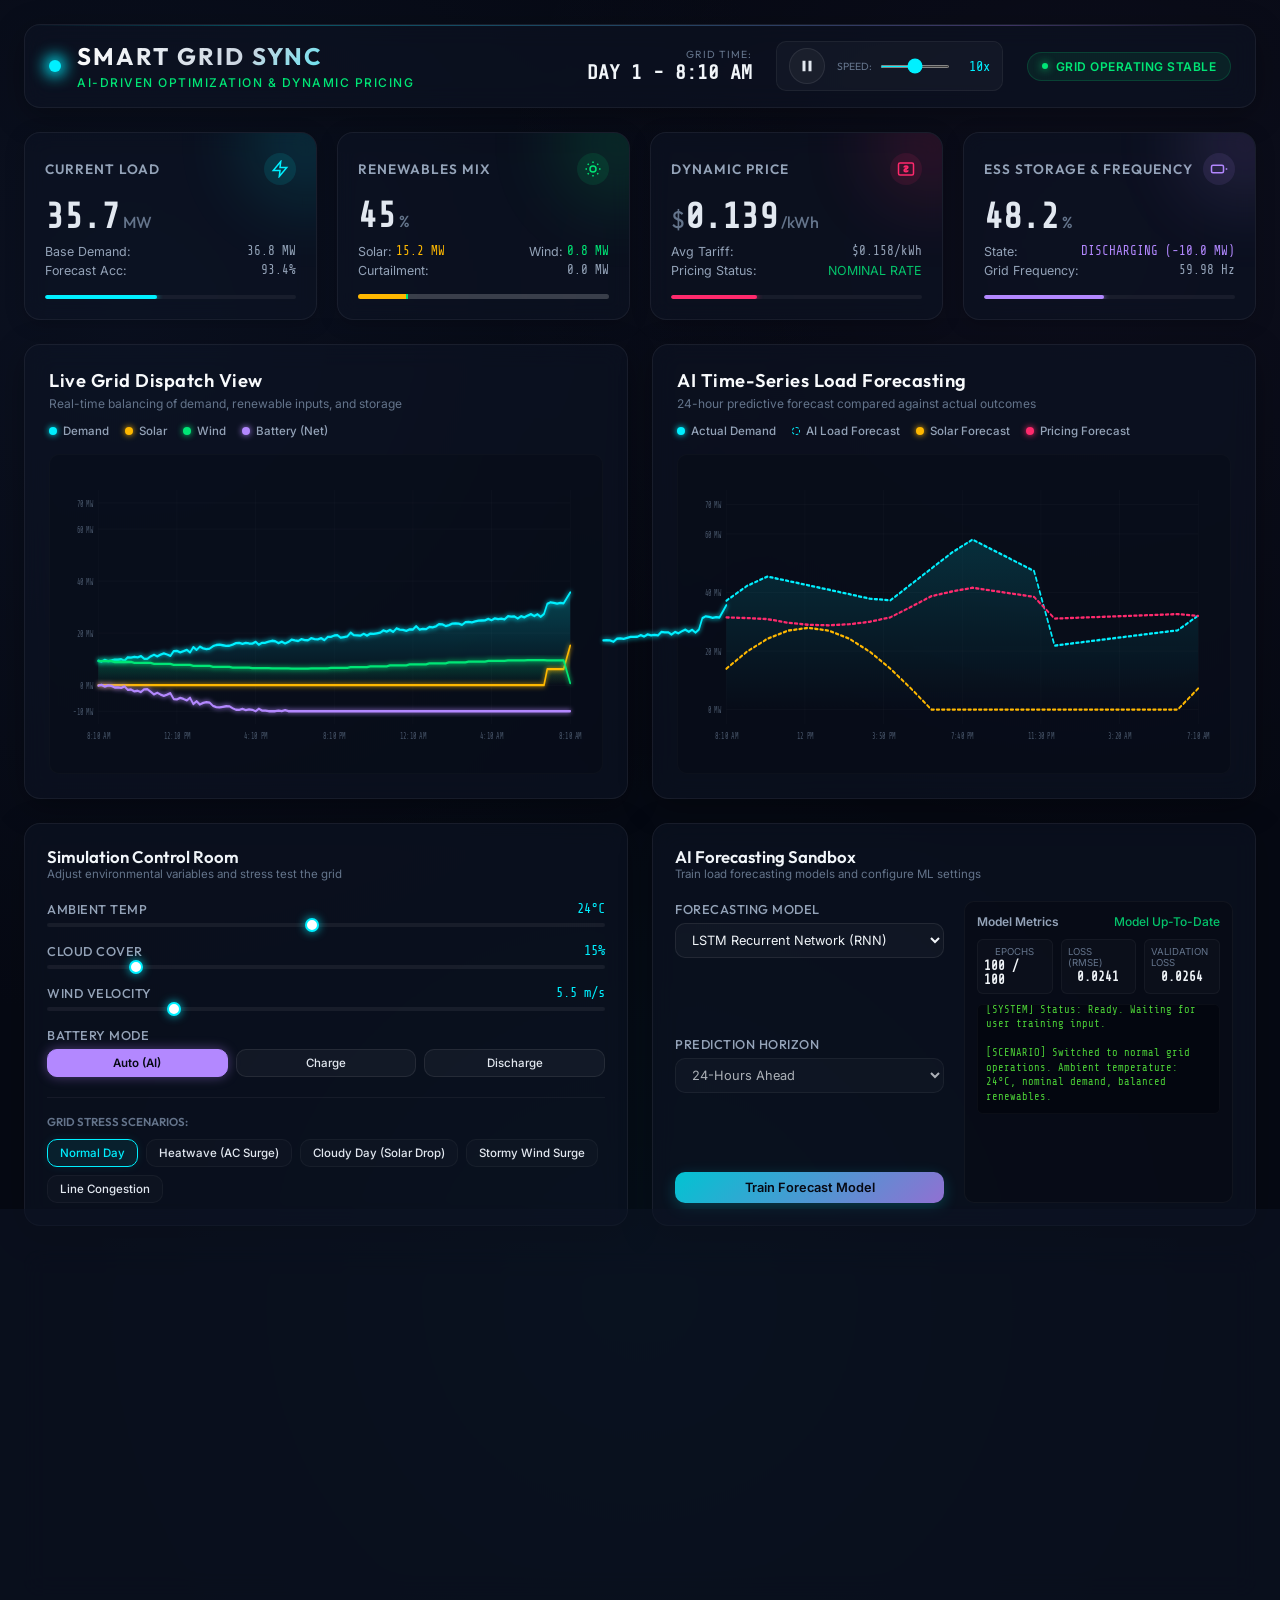
==== commit 79ebe405: "Update forecasting models to LSTM and XGBoost" ====
--- a/index.html
+++ b/index.html
@@ -321,8 +321,8 @@
                         <div class="control-group">
                             <span class="control-label">Forecasting Model</span>
                             <select id="select-ml-model" class="styled-select">
-                                <option value="mlp">Deep Neural Network (MLP)</option>
-                                <option value="hw">Holt-Winters Smoothing (ETS)</option>
+                                <option value="lstm">LSTM Recurrent Network (RNN)</option>
+                                <option value="xgboost">XGBoost Regressor (Tree Ensemble)</option>
                                 <option value="linear">Ridge Regression (Linear)</option>
                             </select>
                         </div>
